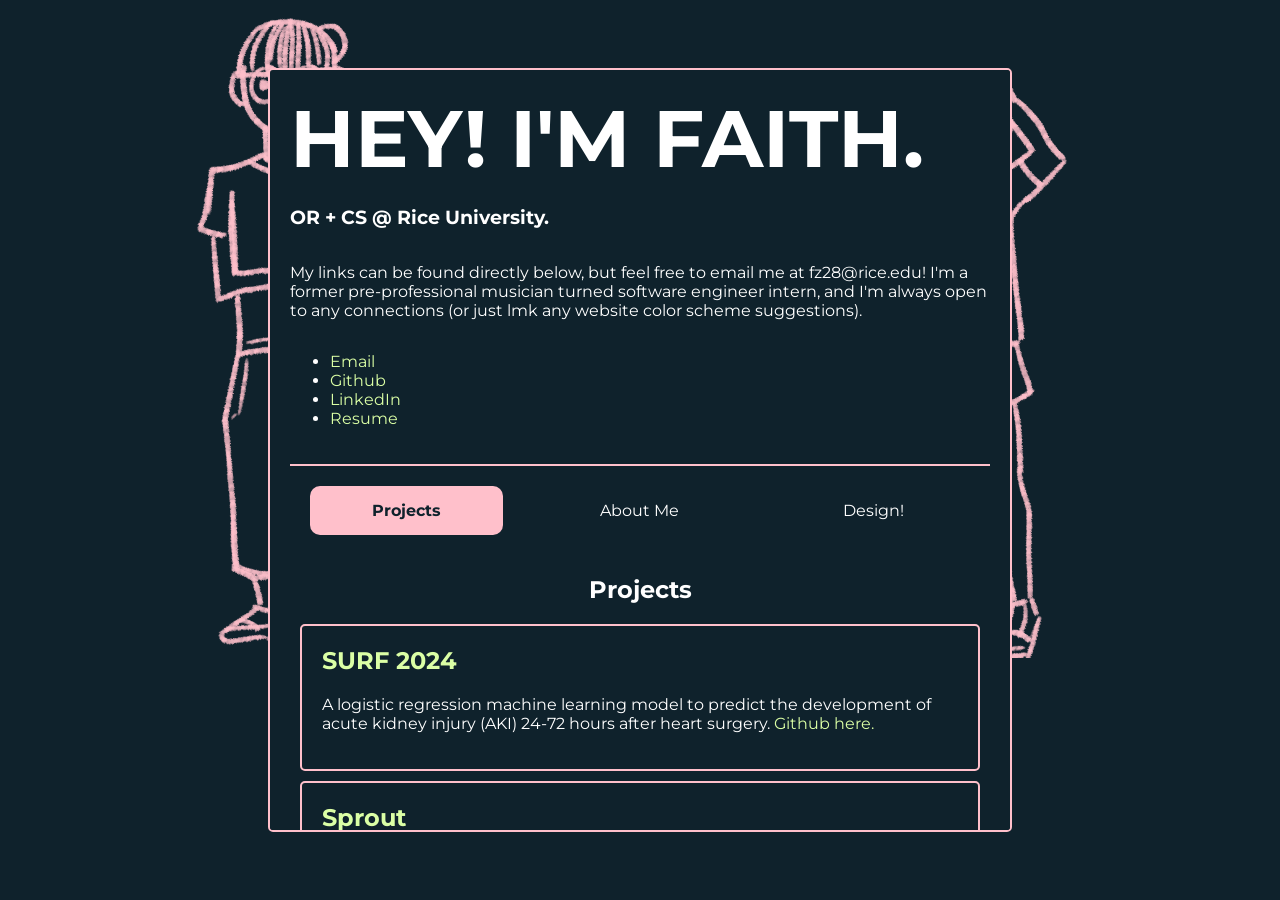
==== index.html @ 5f57c2f9 "temporarily disabled design portfolio website link" ====
<!DOCTYPE html>
<html lang="en">
<head>
    <meta charset="UTF-8">
    <meta name="viewport" content="width=device-width, initial-scale=1.0">
   
   
   
    <title> FAITH ZHANG </title>
    <!-- <link rel="icon" href="myself2.png" type="image/x-icon"> -->

    <link href="https://fonts.googleapis.com/css2?family=Montserrat:wght@400;600&display=swap" rel="stylesheet">

    <style>
      body, html{
        font-family: 'Montserrat';
        background-color: rgb(15, 34, 44);
        color: white;
      }
            .box {
        font-family: 'Montserrat';
        background-color: rgb(15, 34, 44);
        color: white;
        width: 700px;
        max-height: 80vh; /* Allow box to grow but limit to 80% of the viewport height */
        padding: 20px;
        position: absolute;
        top: 50%;
        left: 50%;
        transform: translate(-50%, -50%);
        display: flex;
        flex-direction: column;
        justify-content: flex-start; /* Aligns the content at the top of the box */
        align-items: flex-start; /* Aligns the items to the left */

        border: 2px solid pink;
        border-radius: 5px;
        overflow-y: auto; /* Makes the box scrollable vertically when content exceeds the max-height */
      }

            /* Hide scrollbar in webkit browsers */
      .box::-webkit-scrollbar {
        width: 0;  /* Removes scrollbar width */
        height: 0; /* Removes horizontal scrollbar if present */
      }

        .links a, a {
        color: rgb(219, 255, 165);           
        text-decoration: none; /
        }

        /* .links {
            display: flex;
            flex-direction: row;
            justify-content: space-around;
            width: 90%;   
        } */

        .links a:hover {
        color: darkpink;     
        }



      /* Tabs Container */
      .tabs-container {
          max-width: 800px;
          margin: 0 auto;
          background-color: #fff;
          border-radius: 5px;
          border-color: white;

          box-shadow: 0 2px 5px rgba(0, 0, 0, 0.1);
      }

      /* Tab Navigation */
      .tab-box{
        /* background-color: red; */
        border-top: 2px solid pink;
        /* border-radius: 3px; */
        /* border-color: white; */
        padding-bottom: 20px;
        margin-top: 20px;
      }

      .tabs {
          display: flex;

          /* background-color: #ffffff; */
          /* border-top-left-radius: 5px; */
          border-top-right-radius: 5px;
          border-color: white;
          align-items: row;
          justify-content: space-evenly;
      }

      .tab-button {
          flex: 1;
          padding: 15px 20px; 
          margin: 20px;
          color: white;
          background-color: inherit;
          border: none;
          cursor: pointer;
          text-align: center;
          font-size: 16px;
          transition: background-color 0.3s;
          border-radius: 10px;
          font-family: 'Montserrat';
          box-sizing: border-box;

      }

      .tab-button:hover {
          background-color: pink;
      }

      .tab-button.active {
          background-color: pink;
          font-weight: bold;
          color: rgb(15, 34, 44);
      }

      /* Tab Content */
      .tab-content {
          padding: 20px;
          margin: 20px;
          font-family: 'Montserrat';

      }

      .tab-pane {
          display: none;
      }

      .tab-pane.active {
          display: block;
      }

      .timestamps{
        border: 2px solid pink;
        border-radius: 5px;
        padding-left: 20px;
        padding-right: 20px;
        padding-bottom: 20px;
        margin: 10px;


      }

      .alignment{
    display: flex;
    flex-direction: row; /* Align items in a horizontal row */
    justify-content: space-around; /* Distribute space around the items */
    align-items: center; /* Align items vertically in the center */


      }


      /* Media Queries for Responsive Design */
      @media (max-width: 768px) {
          .box {
              width: 90%; /* Makes the box width smaller on smaller screens */
              height: auto; /* Adjust height based on content */
              padding: 15px;
          }
          .tab-button {
              font-size: 14px; /* Smaller font size on small screens */
          }
      }

      @media (max-width: 480px) {
          .box {
              width: 95%; /* Even smaller box on very small screens */
              height: auto;
          }
          .tab-button {
              font-size: 12px; /* Even smaller font size */
              padding: 8px; /* Smaller padding for the buttons */
          }
      }
  </style>
</head>
<body>

    <div class= "alignment">
        <img src ="myself1.png" style="width:auto; height: 650px; "></img>


  <div class="box">
    <h1 style="font-size: 80px; text-align: center; margin: 0;">HEY! I'M FAITH.</h1>
    <h3> OR + CS @ Rice University. </h3>
    <p> My links can be found directly below, but feel free to email me at fz28@rice.edu!
        I'm a former pre-professional musician turned software engineer intern, and I'm always
        open to any connections (or just lmk any website color scheme suggestions). 
    </p>

  <ul class="links">
    <li><a href="mailto:fz28@rice.edu?subject=Subject%20Text&body=Body%20Content" target="_blank"> Email </a></li>
    <li><a href="https://github.com/faithz314" target="_blank"> Github </a></li>
    <li><a href="https://www.linkedin.com/in/faith-z/" target="_blank"> LinkedIn </a></li>
    <li>
        <a href="#" onclick="checkPassword()">Resume</a>
      </li>
      
      <script>
      function checkPassword() {
        const password = prompt("Enter password to access the resume:");
        if (password === "yourpassword123") { // <-- set your password here
          window.open("https://docs.google.com/document/d/1qAFKH9xY1YcQnftf5Cqhi8kXEbZ9gqMxJ4W7bwArMHc/export?format=pdf", "_blank");
        } else {
          alert("Incorrect password. Access denied.");
        }
      }
      </script>
      
  </ul>


  <div class= "tab-box">
    <div class="tabs">
        <button class="tab-button active" data-tab="tab1"> Projects </button>
        <button class="tab-button " data-tab="tab2"> About Me </button>
        <button class="tab-button" data-tab="tab3"> Design! </button>
    </div>

    <div>
        <!-- Tab content panes -->
        <div class="tab-pane tab1 active">
            
            <h2 style="text-align: center;"> Projects </h2>


            <div class = "timestamps">
                <h2> <a href = "https://surf24-zzo2czsdh3rjcihc27hz9v.streamlit.app/" target = "_blank"> SURF 2024 </a> </h2>
                <p> A logistic regression machine learning model to predict the development of acute
                    kidney injury (AKI) 24-72 hours after heart surgery. 
                <a href ="https://github.com/faithz314/surf24" target="_blank"> Github here. </a></p>
            </div>
            

            <div class = "timestamps">
                <h2> <a href= "https://github.com/TeamSprout/sprout-app" target = "_blank"> Sprout</a> </h2> 
                <p> A mental health app based on positive psychology. </p>
            </div>

            <div class = "timestamps">
                <h2> <a href = "https://github.com/faithz314/DecisionLab" target="_blank"> When3Meet</a> </h2>
                <p> A better When2Meet with a stronger user interface and more 
                    optimal scheduling using mixed-integer linear programming.
                </p>
            </div>


            <div class = "timestamps">
                <h2> RiceApps </h2>

                <h4> <a href="https://github.com/rice-apps/thi-2" target="_blank"> Texas Hearing Institute </a></h4>
                <p> An app to track positive/negative behaviors among students at 
                    the Texas Hearing Institute!
                </p>
                <h4> <a href= "https://github.com/rice-apps/rdt-admin" target= "_blank">Rice Dance Theater Ticketing </a> </h4>
                <p> 
                    2 apps to help dancers manage attendence & ticket sales for Rice Dance Theater events.
                </p>

            </div>

            <div class = "timestamps">
                <h2> <a href = "https://wiess.rice.edu/" target="_blank"> Wiess College </a> </h2>
                <p> Wiess college @ Rice University website! I am webmaster.
                </p>
            </div>












        </div>
        <div class="tab-pane tab2">
            <div style="text-align: center;">
            <h2 > Helloooooo, my name is Faith Zhang! </h2>
            <img src="IMG_2390-FaithZhang1-ezgif.com-webp-to-jpg-converter.jpg" alt="Faith Zhang" style="margin: 20px auto; width: 200px; height: 200px; object-fit: cover; border-radius: 100px;">
        </div>


            <p> Hello! I'm a student at Rice University
              studying Operations Research & Computer Science. <p>


              </p> Most recently, I was awarded
              the Summmer Undergraduate Research Fellowship @ Rice last summer 2024,
              and I worked with the Department of Statistics to build a ML model. 
              I'm currently seeking SWE + DS + PM + UI/UX roles (really a swiss army knife here). A brief summary of my life
              is detailed below :D
            </p>


            <div class = "timestamps">
                <h2> Rice </h2>
                <h4> 2023 -> 2026 </h4>
                <ul>
                    <li> worked & researched at several places </li>
                    <li> discovered STEM </li>
                    <ul>
                        <li> built my first app! </li>
                        <li> conducted my first user survey! </li>
                        <li> survived data structures & algorithms... barely</li>
                    </ul>
                    <li> make lattes as a KOC @ Rice Coffeehouse </li>
                    <li> optimization problems @ Rice INFORMS </li>
                    <li> draw monthly chalkboard art @ Wiess residential college </li>
                    <li> served as an O-Week advisor </li>
                    <li> dressed up for halloween for the first time in 7 years </li>
                    <li> picked up photography, ui/ux design, project management, & </li>
                    <li> flip flopped between impostor syndrome and a superiority complex, but on average, gave everything my best shot!</li>

                </ul>
                


            </div>

            <div class = "timestamps">
                <h2> Adolescence </h2>
                <h4> 2019 -> 2023 </h4>

                <ul>
                    <li> almost followed the professional violinist route </li>
                    <li> had an incredible time playing chamber music with the La Vida Quartet</li>
                    <li> won 3 gold & 2 silver bids to the national PF Debate Tournament of Champions </li>
                    <li> served as an art director for 3 separate literary magazines </li>
                    <li> maybe should've lived a little (?), but loved being involved </li>
                    <li> made some lifelong friendships </li>
                    <li> drew a lot of anime fan art </li>

                </ul>


            </div>

            <div class = "timestamps">
                <h2> Sentience -> 8th Grade </h2>
                <h4> 2004 -> 2019 </h4>
                <ul>
                    <li> generally unaware of the concept of locking in </li>
                    <li> moved from Arkansas -> Maryland @ age 8 </li>
                    <li> nigahiga & winx club season 2 episode 3 part 1 YouTube video enjoyer</li>
                </ul>

            </div>

            


        </div>
        <div class="tab-pane tab3">
            <div style="text-align: center;">
            <h2> Did someone say UI/UX?! </h2>
         </div>

        <p> Although I spend a lot of time developing, I also love to design! I serve as an
            executive officer @ Rice Design, Rice University's one and only premier design club. 
            Because Rice doesn't have a strong support system for design resources, Rice Design provides
            workshops, coffee chats, portfolio reviews, and even a semester-long consulting program
            to help students interested in UI/UX (and design in general) receive the support they need.
        </p>


        <p>
            If you're interested in seeing my person design work, you can check out my entirely separate
            design portfolio <a href="https://faithzhang.framer.webite/" target="_blank"> HERE! </a>
        </p>



        </div>
    </div>


  </div> 
  </div>

  
    <img src ="myself2.png" style="width:auto; height: 650px; "></img>




</div>

    <script>
        document.addEventListener('DOMContentLoaded', () => {
            const tabButtons = document.querySelectorAll('.tab-button');
            const tabPanes = document.querySelectorAll('.tab-pane');

            tabButtons.forEach(button => {
                button.addEventListener('click', () => {
                    // Remove the 'active' class from all tab buttons and content panes
                    tabButtons.forEach(btn => btn.classList.remove('active'));
                    tabPanes.forEach(pane => pane.classList.remove('active'));

                    // Add 'active' class to the clicked tab and the corresponding content pane
                    button.classList.add('active');
                    const targetTab = button.getAttribute('data-tab');
                    docu-ment.querySelector(`.${targetTab}`).classList.add('active');
                });
            });
        });
    </script>
</body>
</html>
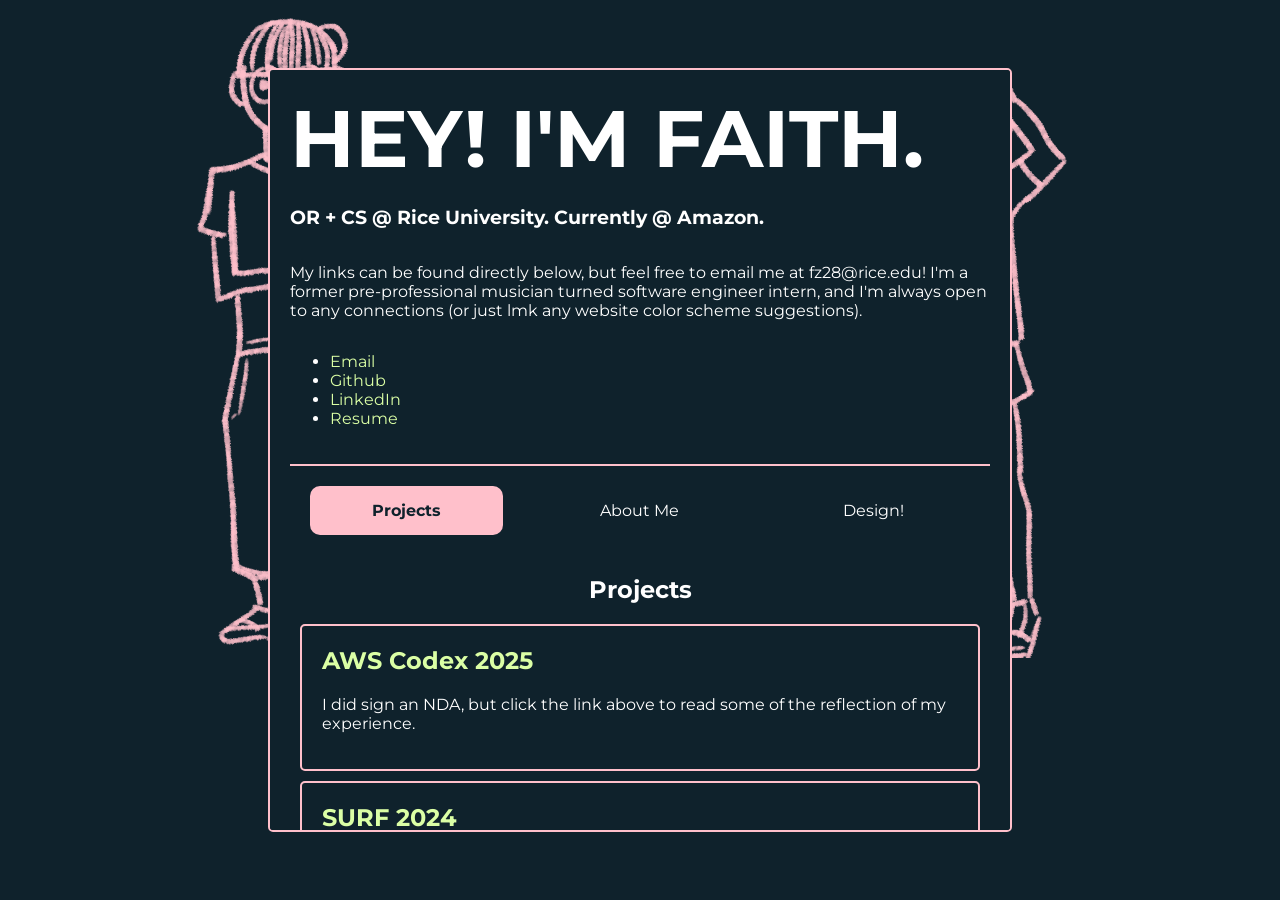
==== commit b72604c7: "adding amazon reflection" ====
--- a/index.html
+++ b/index.html
@@ -190,7 +190,7 @@
 
   <div class="box">
     <h1 style="font-size: 80px; text-align: center; margin: 0;">HEY! I'M FAITH.</h1>
-    <h3> OR + CS @ Rice University. </h3>
+    <h3> OR + CS @ Rice University. Currently @ Amazon. </h3>
     <p> My links can be found directly below, but feel free to email me at fz28@rice.edu!
         I'm a former pre-professional musician turned software engineer intern, and I'm always
         open to any connections (or just lmk any website color scheme suggestions). 
@@ -228,18 +228,17 @@
     <div>
         <!-- Tab content panes -->
         <div class="tab-pane tab1 active">
-            
             <h2 style="text-align: center;"> Projects </h2>
-
-
+            <div class = "timestamps">
+                <h2> <a href = "amazon.html" target = "_blank"> AWS Codex 2025 </a> </h2>
+                <p> I did sign an NDA, but click the link above to read some of the reflection of my experience.
+            </div>
             <div class = "timestamps">
                 <h2> <a href = "https://surf24-zzo2czsdh3rjcihc27hz9v.streamlit.app/" target = "_blank"> SURF 2024 </a> </h2>
                 <p> A logistic regression machine learning model to predict the development of acute
                     kidney injury (AKI) 24-72 hours after heart surgery. 
                 <a href ="https://github.com/faithz314/surf24" target="_blank"> Github here. </a></p>
             </div>
-            
-
             <div class = "timestamps">
                 <h2> <a href= "https://github.com/TeamSprout/sprout-app" target = "_blank"> Sprout</a> </h2> 
                 <p> A mental health app based on positive psychology. </p>
@@ -251,11 +250,8 @@
                     optimal scheduling using mixed-integer linear programming.
                 </p>
             </div>
-
-
             <div class = "timestamps">
                 <h2> RiceApps </h2>
-
                 <h4> <a href="https://github.com/rice-apps/thi-2" target="_blank"> Texas Hearing Institute </a></h4>
                 <p> An app to track positive/negative behaviors among students at 
                     the Texas Hearing Institute!
@@ -264,128 +260,91 @@
                 <p> 
                     2 apps to help dancers manage attendence & ticket sales for Rice Dance Theater events.
                 </p>
-
-            </div>
-
+            </div>
             <div class = "timestamps">
                 <h2> <a href = "https://wiess.rice.edu/" target="_blank"> Wiess College </a> </h2>
                 <p> Wiess college @ Rice University website! I am webmaster.
                 </p>
             </div>
-
-
-
-
-
-
-
-
-
-
-
-
         </div>
+
+
         <div class="tab-pane tab2">
             <div style="text-align: center;">
-            <h2 > Helloooooo, my name is Faith Zhang! </h2>
-            <img src="IMG_2390-FaithZhang1-ezgif.com-webp-to-jpg-converter.jpg" alt="Faith Zhang" style="margin: 20px auto; width: 200px; height: 200px; object-fit: cover; border-radius: 100px;">
+                <h2 > Helloooooo, my name is Faith Zhang! </h2>
+                <img src="IMG_2390-FaithZhang1-ezgif.com-webp-to-jpg-converter.jpg" alt="Faith Zhang" style="margin: 20px auto; width: 200px; height: 200px; object-fit: cover; border-radius: 100px;">
+            </div>    
+                <p> Hello! I'm a student at Rice University
+                studying Operations Research & Computer Science. <p>
+                </p> Most recently, I was awarded
+                the Summmer Undergraduate Research Fellowship @ Rice last summer 2024,
+                and I worked with the Department of Statistics to build a ML model. 
+                I'm currently seeking SWE + DS + PM + UI/UX roles (really a swiss army knife here). A brief summary of my life
+                is detailed below :D
+                </p>
+                <div class = "timestamps">
+                    <h2> Rice </h2>
+                    <h4> 2023 -> 2026 </h4>
+                    <ul>
+                        <li> worked & researched at several places </li>
+                        <li> discovered STEM </li>
+                        <ul>
+                            <li> built my first app! </li>
+                            <li> conducted my first user survey! </li>
+                            <li> survived data structures & algorithms... barely</li>
+                        </ul>
+                        <li> make lattes as a KOC @ Rice Coffeehouse </li>
+                        <li> optimization problems @ Rice INFORMS </li>
+                        <li> draw monthly chalkboard art @ Wiess residential college </li>
+                        <li> served as an O-Week advisor </li>
+                        <li> dressed up for halloween for the first time in 7 years </li>
+                        <li> picked up photography, ui/ux design, project management, & </li>
+                        <li> flip flopped between impostor syndrome and a superiority complex, but on average, gave everything my best shot!</li>
+                    </ul>
+                </div>
+
+                <div class = "timestamps">
+                    <h2> Adolescence </h2>
+                    <h4> 2019 -> 2023 </h4>
+                    <ul>
+                        <li> almost followed the professional violinist route </li>
+                        <li> had an incredible time playing chamber music with the La Vida Quartet</li>
+                        <li> won 3 gold & 2 silver bids to the national PF Debate Tournament of Champions </li>
+                        <li> served as an art director for 3 separate literary magazines </li>
+                        <li> maybe should've lived a little (?), but loved being involved </li>
+                        <li> made some lifelong friendships </li>
+                        <li> drew a lot of anime fan art </li>
+                    </ul>
+                </div>
+
+                <div class = "timestamps">
+                    <h2> Sentience -> 8th Grade </h2>
+                    <h4> 2004 -> 2019 </h4>
+                    <ul>
+                        <li> generally unaware of the concept of locking in </li>
+                        <li> moved from Arkansas -> Maryland @ age 8 </li>
+                        <li> nigahiga & winx club season 2 episode 3 part 1 YouTube video enjoyer</li>
+                    </ul>
+                </div>
         </div>
 
-
-            <p> Hello! I'm a student at Rice University
-              studying Operations Research & Computer Science. <p>
-
-
-              </p> Most recently, I was awarded
-              the Summmer Undergraduate Research Fellowship @ Rice last summer 2024,
-              and I worked with the Department of Statistics to build a ML model. 
-              I'm currently seeking SWE + DS + PM + UI/UX roles (really a swiss army knife here). A brief summary of my life
-              is detailed below :D
-            </p>
-
-
-            <div class = "timestamps">
-                <h2> Rice </h2>
-                <h4> 2023 -> 2026 </h4>
-                <ul>
-                    <li> worked & researched at several places </li>
-                    <li> discovered STEM </li>
-                    <ul>
-                        <li> built my first app! </li>
-                        <li> conducted my first user survey! </li>
-                        <li> survived data structures & algorithms... barely</li>
-                    </ul>
-                    <li> make lattes as a KOC @ Rice Coffeehouse </li>
-                    <li> optimization problems @ Rice INFORMS </li>
-                    <li> draw monthly chalkboard art @ Wiess residential college </li>
-                    <li> served as an O-Week advisor </li>
-                    <li> dressed up for halloween for the first time in 7 years </li>
-                    <li> picked up photography, ui/ux design, project management, & </li>
-                    <li> flip flopped between impostor syndrome and a superiority complex, but on average, gave everything my best shot!</li>
-
-                </ul>
-                
-
-
-            </div>
-
-            <div class = "timestamps">
-                <h2> Adolescence </h2>
-                <h4> 2019 -> 2023 </h4>
-
-                <ul>
-                    <li> almost followed the professional violinist route </li>
-                    <li> had an incredible time playing chamber music with the La Vida Quartet</li>
-                    <li> won 3 gold & 2 silver bids to the national PF Debate Tournament of Champions </li>
-                    <li> served as an art director for 3 separate literary magazines </li>
-                    <li> maybe should've lived a little (?), but loved being involved </li>
-                    <li> made some lifelong friendships </li>
-                    <li> drew a lot of anime fan art </li>
-
-                </ul>
-
-
-            </div>
-
-            <div class = "timestamps">
-                <h2> Sentience -> 8th Grade </h2>
-                <h4> 2004 -> 2019 </h4>
-                <ul>
-                    <li> generally unaware of the concept of locking in </li>
-                    <li> moved from Arkansas -> Maryland @ age 8 </li>
-                    <li> nigahiga & winx club season 2 episode 3 part 1 YouTube video enjoyer</li>
-                </ul>
-
-            </div>
-
-            
-
-
-        </div>
+        
         <div class="tab-pane tab3">
             <div style="text-align: center;">
             <h2> Did someone say UI/UX?! </h2>
-         </div>
-
-        <p> Although I spend a lot of time developing, I also love to design! I serve as an
+        </div>
+            <p> Although I spend a lot of time developing, I also love to design! I serve as an
             executive officer @ Rice Design, Rice University's one and only premier design club. 
             Because Rice doesn't have a strong support system for design resources, Rice Design provides
             workshops, coffee chats, portfolio reviews, and even a semester-long consulting program
             to help students interested in UI/UX (and design in general) receive the support they need.
-        </p>
-
-
-        <p>
+            </p>
+            <p>
             If you're interested in seeing my person design work, you can check out my entirely separate
-            design portfolio <a href="https://faithzhang.framer.webite/" target="_blank"> HERE! </a>
-        </p>
-
-
-
+            design portfolio <a href="https://faithzhang.framer.website/" target="_blank"> HERE! </a>
+            </p>
         </div>
     </div>
-
-
   </div> 
   </div>
 
@@ -411,7 +370,7 @@
                     // Add 'active' class to the clicked tab and the corresponding content pane
                     button.classList.add('active');
                     const targetTab = button.getAttribute('data-tab');
-                    docu-ment.querySelector(`.${targetTab}`).classList.add('active');
+                    document.querySelector(`.${targetTab}`).classList.add('active');
                 });
             });
         });
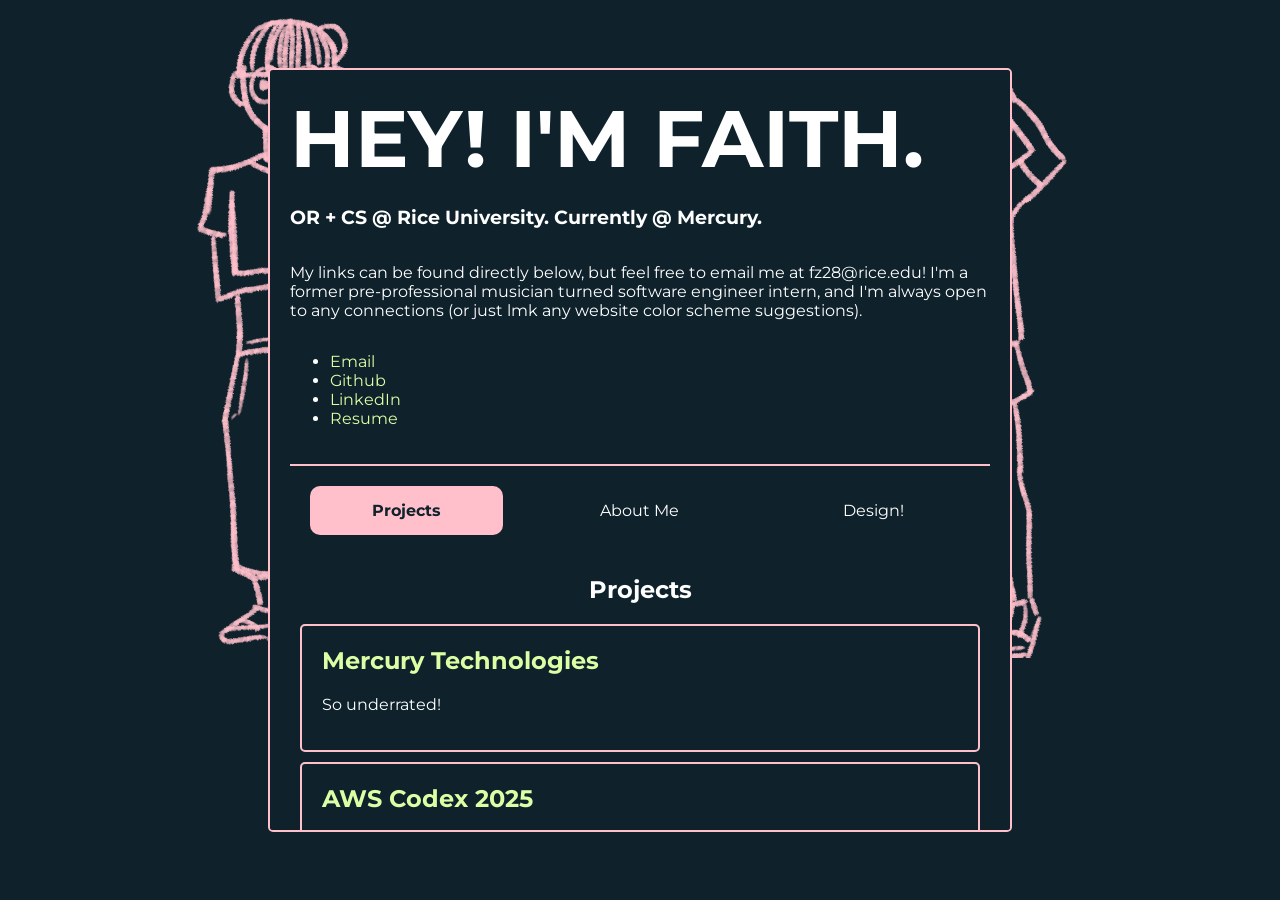
==== commit 4fbc90df: "Make some current day updates" ====
--- a/index.html
+++ b/index.html
@@ -190,7 +190,7 @@
 
   <div class="box">
     <h1 style="font-size: 80px; text-align: center; margin: 0;">HEY! I'M FAITH.</h1>
-    <h3> OR + CS @ Rice University. Currently @ Amazon. </h3>
+    <h3> OR + CS @ Rice University. Currently @ Mercury. </h3>
     <p> My links can be found directly below, but feel free to email me at fz28@rice.edu!
         I'm a former pre-professional musician turned software engineer intern, and I'm always
         open to any connections (or just lmk any website color scheme suggestions). 
@@ -229,6 +229,10 @@
         <!-- Tab content panes -->
         <div class="tab-pane tab1 active">
             <h2 style="text-align: center;"> Projects </h2>
+            <div class = "timestamps">
+                <h2> <a href = "mercury.html" target = "_blank"> Mercury Technologies </a> </h2>
+                <p> So underrated!
+            </div>
             <div class = "timestamps">
                 <h2> <a href = "amazon.html" target = "_blank"> AWS Codex 2025 </a> </h2>
                 <p> I did sign an NDA, but click the link above to read some of the reflection of my experience.
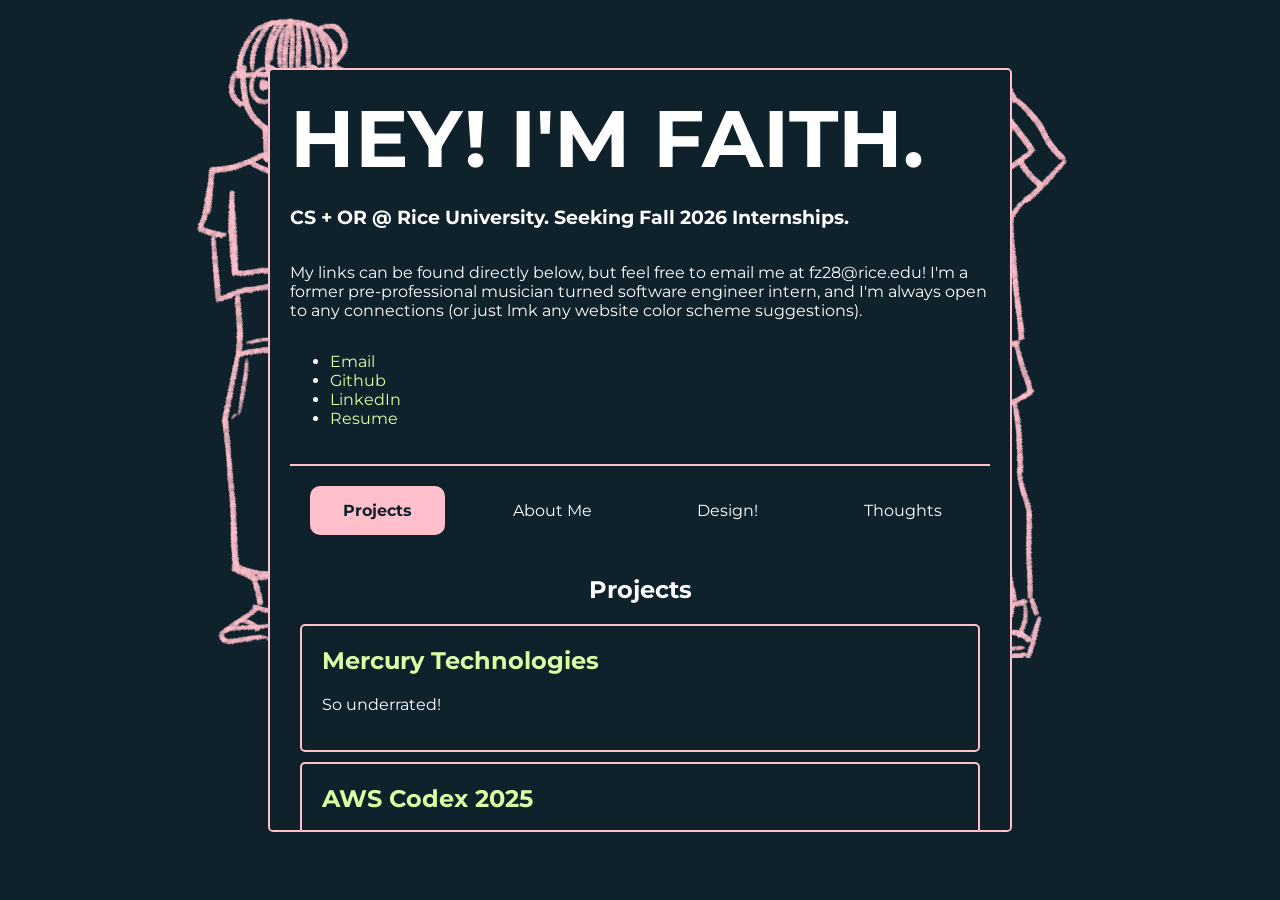
==== commit 88fa221d: "Add sad blog rant" ====
--- a/index.html
+++ b/index.html
@@ -190,7 +190,7 @@
 
   <div class="box">
     <h1 style="font-size: 80px; text-align: center; margin: 0;">HEY! I'M FAITH.</h1>
-    <h3> OR + CS @ Rice University. Currently @ Mercury. </h3>
+    <h3> CS + OR @ Rice University. Seeking Fall 2026 Internships. </h3>
     <p> My links can be found directly below, but feel free to email me at fz28@rice.edu!
         I'm a former pre-professional musician turned software engineer intern, and I'm always
         open to any connections (or just lmk any website color scheme suggestions). 
@@ -223,6 +223,7 @@
         <button class="tab-button active" data-tab="tab1"> Projects </button>
         <button class="tab-button " data-tab="tab2"> About Me </button>
         <button class="tab-button" data-tab="tab3"> Design! </button>
+        <button class="tab-button" data-tab="tab4"> Thoughts </button>
     </div>
 
     <div>
@@ -230,11 +231,11 @@
         <div class="tab-pane tab1 active">
             <h2 style="text-align: center;"> Projects </h2>
             <div class = "timestamps">
-                <h2> <a href = "mercury.html" target = "_blank"> Mercury Technologies </a> </h2>
+                <h2> <a href = "blog_posts/mercury.html" target = "_blank"> Mercury Technologies </a> </h2>
                 <p> So underrated!
             </div>
             <div class = "timestamps">
-                <h2> <a href = "amazon.html" target = "_blank"> AWS Codex 2025 </a> </h2>
+                <h2> <a href = "blog_posts/amazon.html" target = "_blank"> AWS Codex 2025 </a> </h2>
                 <p> I did sign an NDA, but click the link above to read some of the reflection of my experience.
             </div>
             <div class = "timestamps">
@@ -348,6 +349,15 @@
             design portfolio <a href="https://faithzhang.framer.website/" target="_blank"> HERE! </a>
             </p>
         </div>
+
+        <div class="tab-pane tab4">
+            <div style="text-align: center;">
+                <h2> sometimes the nighttime anxiety takes over... </h2>
+            </div>
+            <div class = "timestamps">
+                <h2> <a href = "blog_posts/dumber.html"> On the topic of being dumber than everyone else </a> </h2>
+            </div>
+        </div>
     </div>
   </div> 
   </div>
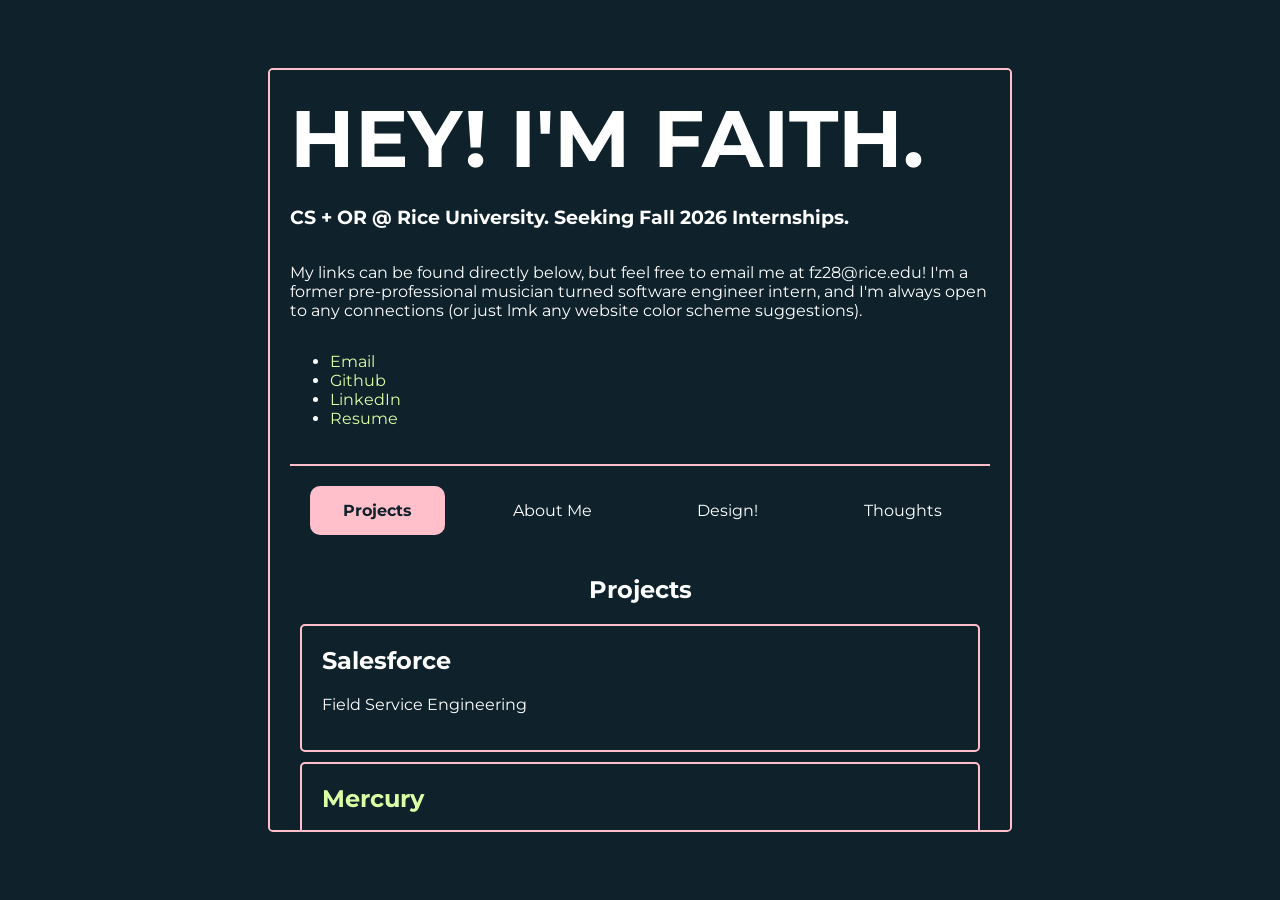
==== commit d1cfcf59: "Update blog post" ====
--- a/index.html
+++ b/index.html
@@ -185,7 +185,7 @@
 <body>
 
     <div class= "alignment">
-        <img src ="myself1.png" style="width:auto; height: 650px; "></img>
+        <!-- <img src ="myself1.png" style="width:auto; height: 650px; "></img> -->
 
 
   <div class="box">
@@ -231,12 +231,16 @@
         <div class="tab-pane tab1 active">
             <h2 style="text-align: center;"> Projects </h2>
             <div class = "timestamps">
-                <h2> <a href = "blog_posts/mercury.html" target = "_blank"> Mercury Technologies </a> </h2>
-                <p> So underrated!
+                <h2> Salesforce </a> </h2>
+                <p> Field Service Engineering
+            </div>
+            <div class = "timestamps">
+                <h2> <a href = "blog_posts/mercury.html" target = "_blank"> Mercury </a> </h2>
+                <p> Activation
             </div>
             <div class = "timestamps">
                 <h2> <a href = "blog_posts/amazon.html" target = "_blank"> AWS Codex 2025 </a> </h2>
-                <p> I did sign an NDA, but click the link above to read some of the reflection of my experience.
+                <p> Code Review User Experience
             </div>
             <div class = "timestamps">
                 <h2> <a href = "https://surf24-zzo2czsdh3rjcihc27hz9v.streamlit.app/" target = "_blank"> SURF 2024 </a> </h2>
@@ -280,16 +284,11 @@
                 <img src="IMG_2390-FaithZhang1-ezgif.com-webp-to-jpg-converter.jpg" alt="Faith Zhang" style="margin: 20px auto; width: 200px; height: 200px; object-fit: cover; border-radius: 100px;">
             </div>    
                 <p> Hello! I'm a student at Rice University
-                studying Operations Research & Computer Science. <p>
-                </p> Most recently, I was awarded
-                the Summmer Undergraduate Research Fellowship @ Rice last summer 2024,
-                and I worked with the Department of Statistics to build a ML model. 
-                I'm currently seeking SWE + DS + PM + UI/UX roles (really a swiss army knife here). A brief summary of my life
-                is detailed below :D
-                </p>
+                studying Operations Research & Computer Science aiming to be
+                a full-time software engineer post-grad. </full-time>. <p>
                 <div class = "timestamps">
                     <h2> Rice </h2>
-                    <h4> 2023 -> 2026 </h4>
+                    <h4> 2023 -> 2027 </h4>
                     <ul>
                         <li> worked & researched at several places </li>
                         <li> discovered STEM </li>
@@ -298,12 +297,12 @@
                             <li> conducted my first user survey! </li>
                             <li> survived data structures & algorithms... barely</li>
                         </ul>
-                        <li> make lattes as a KOC @ Rice Coffeehouse </li>
+                        <li> made lattes as a KOC @ Rice Coffeehouse </li>
                         <li> optimization problems @ Rice INFORMS </li>
                         <li> draw monthly chalkboard art @ Wiess residential college </li>
-                        <li> served as an O-Week advisor </li>
+                        <li> served as an 2x O-Week co-advisor </li>
                         <li> dressed up for halloween for the first time in 7 years </li>
-                        <li> picked up photography, ui/ux design, project management, & </li>
+                        <li> picked up photography, ui/ux design, bouldering, & </li>
                         <li> flip flopped between impostor syndrome and a superiority complex, but on average, gave everything my best shot!</li>
                     </ul>
                 </div>
@@ -355,7 +354,16 @@
                 <h2> sometimes the nighttime anxiety takes over... </h2>
             </div>
             <div class = "timestamps">
-                <h2> <a href = "blog_posts/dumber.html"> On the topic of being dumber than everyone else </a> </h2>
+                <h2> technical progression </a> </h2>
+                <ul>
+                    <li> 2.2026- downloaded neovim finally lol & read up on some commands</li>
+                </ul>
+            </div>
+            <div class = "timestamps">
+                <h2> who are you without prestige? (05.01.2025) </a> </h2>
+            </div>
+            <div class = "timestamps">
+                <h2> <a href = "blog_posts/dumber.html"> on the topic of being an imposter (12.27.25) </a> </h2>
             </div>
         </div>
     </div>
@@ -363,7 +371,7 @@
   </div>
 
   
-    <img src ="myself2.png" style="width:auto; height: 650px; "></img>
+    <!-- <img src ="myself2.png" style="width:auto; height: 650px; "></img> -->
 
 
 
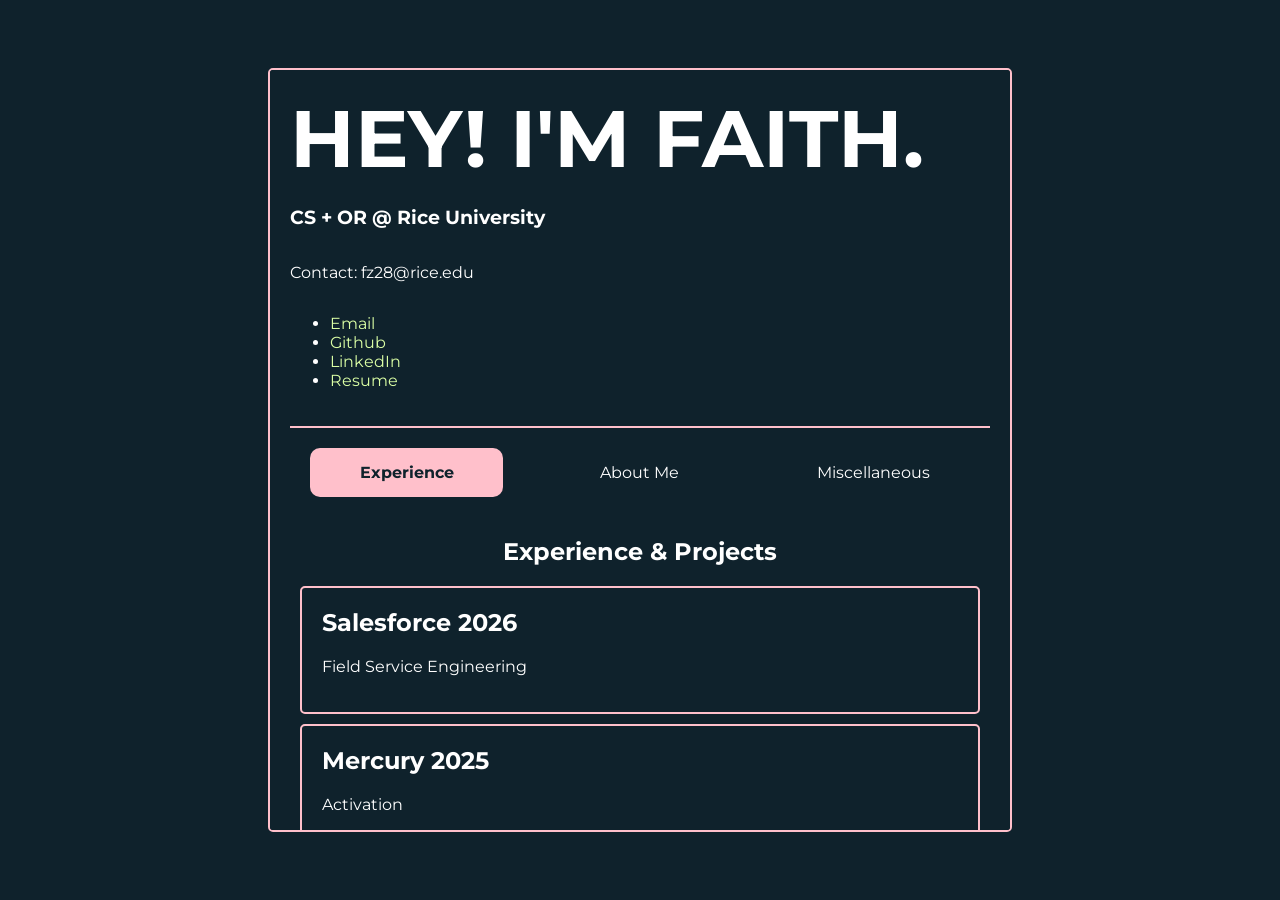
==== commit 223fc851: "Make some updates" ====
--- a/index.html
+++ b/index.html
@@ -190,11 +190,8 @@
 
   <div class="box">
     <h1 style="font-size: 80px; text-align: center; margin: 0;">HEY! I'M FAITH.</h1>
-    <h3> CS + OR @ Rice University. Seeking Fall 2026 Internships. </h3>
-    <p> My links can be found directly below, but feel free to email me at fz28@rice.edu!
-        I'm a former pre-professional musician turned software engineer intern, and I'm always
-        open to any connections (or just lmk any website color scheme suggestions). 
-    </p>
+    <h3> CS + OR @ Rice University </h3>
+    <p>Contact: fz28@rice.edu</p>
 
   <ul class="links">
     <li><a href="mailto:fz28@rice.edu?subject=Subject%20Text&body=Body%20Content" target="_blank"> Email </a></li>
@@ -220,26 +217,32 @@
 
   <div class= "tab-box">
     <div class="tabs">
-        <button class="tab-button active" data-tab="tab1"> Projects </button>
+        <button class="tab-button active" data-tab="tab1"> Experience </button>
         <button class="tab-button " data-tab="tab2"> About Me </button>
-        <button class="tab-button" data-tab="tab3"> Design! </button>
-        <button class="tab-button" data-tab="tab4"> Thoughts </button>
+        <!-- <button class="tab-button" data-tab="tab3"> Design! </button> -->
+        <button class="tab-button" data-tab="tab4"> Miscellaneous </button>
     </div>
 
     <div>
         <!-- Tab content panes -->
         <div class="tab-pane tab1 active">
-            <h2 style="text-align: center;"> Projects </h2>
-            <div class = "timestamps">
-                <h2> Salesforce </a> </h2>
+            <h2 style="text-align: center;"> Experience & Projects </h2>
+            <div class = "timestamps">
+                <h2> Salesforce 2026 </a> </h2>
                 <p> Field Service Engineering
             </div>
             <div class = "timestamps">
-                <h2> <a href = "blog_posts/mercury.html" target = "_blank"> Mercury </a> </h2>
+                <h2> 
+                    <!-- <a href = "blog_posts/mercury.html" target = "_blank"> </a>  -->
+                      Mercury 2025
+                </h2>
                 <p> Activation
             </div>
             <div class = "timestamps">
-                <h2> <a href = "blog_posts/amazon.html" target = "_blank"> AWS Codex 2025 </a> </h2>
+                <h2> 
+                    <!-- <a href = "blog_posts/amazon.html" target = "_blank">   </a> -->
+                        Amazon 2025 
+                    </h2>
                 <p> Code Review User Experience
             </div>
             <div class = "timestamps">
@@ -285,7 +288,7 @@
             </div>    
                 <p> Hello! I'm a student at Rice University
                 studying Operations Research & Computer Science aiming to be
-                a full-time software engineer post-grad. </full-time>. <p>
+                a full-time software engineer post-grad. I almost became a violinist!</p>
                 <div class = "timestamps">
                     <h2> Rice </h2>
                     <h4> 2023 -> 2027 </h4>
@@ -333,7 +336,7 @@
         </div>
 
         
-        <div class="tab-pane tab3">
+        <!-- <div class="tab-pane tab3">
             <div style="text-align: center;">
             <h2> Did someone say UI/UX?! </h2>
         </div>
@@ -347,23 +350,30 @@
             If you're interested in seeing my person design work, you can check out my entirely separate
             design portfolio <a href="https://faithzhang.framer.website/" target="_blank"> HERE! </a>
             </p>
-        </div>
+        </div> -->
 
         <div class="tab-pane tab4">
             <div style="text-align: center;">
-                <h2> sometimes the nighttime anxiety takes over... </h2>
+                <h2> nighttime thought spirals.. </h2>
+            </div>
+            <div class = "timestamps">
+                <h2> other links </h2>
+                <ul>
+                    <li> <a href="https://faithzhang.framer.website/" target="_blank"> design portfolio </a> (back when I wanted to be a UI/UX designer)</li>
+                </ul>
             </div>
             <div class = "timestamps">
                 <h2> technical progression </a> </h2>
                 <ul>
-                    <li> 2.2026- downloaded neovim finally lol & read up on some commands</li>
+                    <li> 02.26- downloaded neovim finally lol & read up on some commands</li>
                 </ul>
             </div>
             <div class = "timestamps">
-                <h2> who are you without prestige? (05.01.2025) </a> </h2>
-            </div>
-            <div class = "timestamps">
-                <h2> <a href = "blog_posts/dumber.html"> on the topic of being an imposter (12.27.25) </a> </h2>
+                <h2>unfinished blogs </h2>
+                <ul>
+                <li> who are you without prestige? (05.01.25) </a> </li>
+                <li> on the topic of being an imposter (12.27.25)  </li>
+                </ul>
             </div>
         </div>
     </div>
